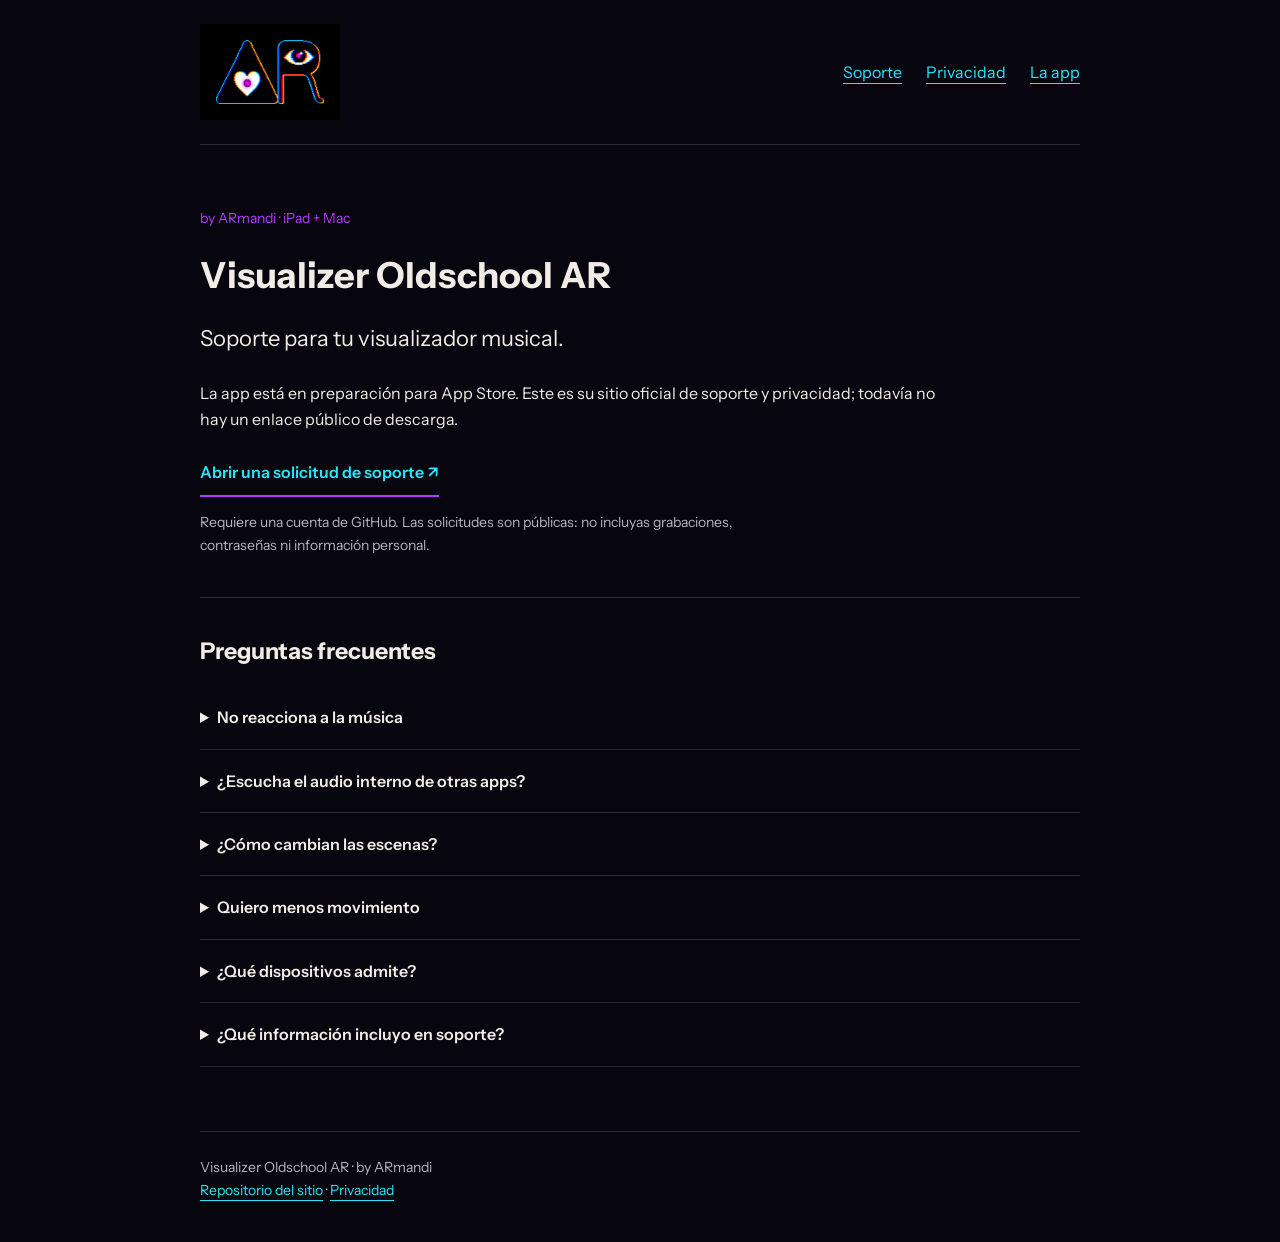
==== index.html @ ff5115de "Publish branded visualizer support and privacy pages" ====
<!doctype html>
<html lang="es">
<head>
<meta charset="utf-8"><meta name="viewport" content="width=device-width, initial-scale=1">
<title>Soporte | Visualizer Oldschool AR</title>
<meta name="description" content="Soporte y privacidad de Visualizer Oldschool AR, by ARmandi, para iPad y Mac.">
<link rel="stylesheet" href="style.css">
</head>
<body>
<header><a href="./" aria-label="Visualizer Oldschool AR"><img src="assets/armandi.png" alt="ARmandi" width="108" height="64"></a>
<nav aria-label="Principal"><a href="./">Soporte</a><a href="privacy.html">Privacidad</a><a href="about.html">La app</a></nav></header>
<main><p class="eyebrow">by ARmandi · iPad + Mac</p><h1>Visualizer Oldschool AR</h1><p class="lead">Soporte para tu visualizador musical.</p>
<p>La app está en preparación para App Store. Este es su sitio oficial de soporte y privacidad; todavía no hay un enlace público de descarga.</p>
<a class="action" href="https://github.com/ARmandiElaion/visualizer-oldschool-ar-site/issues/new?title=Soporte%20Visualizer%20Oldschool%20AR">Abrir una solicitud de soporte ↗</a>
<p class="note">Requiere una cuenta de GitHub. Las solicitudes son públicas: no incluyas grabaciones, contraseñas ni información personal.</p>
<section><h2>Preguntas frecuentes</h2>
<details><summary>No reacciona a la música</summary><p>Selecciona Microphone, concede permiso y coloca la fuente de sonido cerca del micrófono. Revisa Input gain. Si aparece “Microphone stopped”, vuelve a iniciar la captura. El modo Demo usa un ritmo visual sintético sin escuchar ni reproducir audio.</p></details>
<details><summary>¿Escucha el audio interno de otras apps?</summary><p>No. Escucha el sonido que llega al micrófono. No captura directamente el audio interno de YouTube Music, Apple Music ni otras apps.</p></details>
<details><summary>¿Cómo cambian las escenas?</summary><p>Elige una escena en el menú. Shuffle cambia automáticamente cada 20 segundos sin repetir la escena inmediata. Progressive transitions mezcla gradualmente la escena anterior y la siguiente durante 3.5 segundos. También funciona con cambios manuales.</p></details>
<details><summary>Quiero menos movimiento</summary><p>Activa Gentle o Reduce Motion en el sistema. También puedes bajar Motion speed, Particles y Energy, apagar Signals o pausar. Deja de usar la app si la luz animada te causa molestias.</p></details>
<details><summary>¿Qué dispositivos admite?</summary><p>iPad con iPadOS 17 o posterior y Mac con macOS 14 o posterior, con hardware compatible con Metal. La validación final en dispositivos físicos sigue pendiente antes del lanzamiento.</p></details>
<details><summary>¿Qué información incluyo en soporte?</summary><p>Indica modelo del dispositivo, versión del sistema y de la app, escena, fuente de audio y pasos para reproducir el problema. No envíes grabaciones de audio ni datos privados. Puedes escribir en español o inglés.</p></details></section></main>
<footer>Visualizer Oldschool AR · by ARmandi<br><a href="https://github.com/ARmandiElaion/visualizer-oldschool-ar-site">Repositorio del sitio</a> · <a href="privacy.html">Privacidad</a></footer>
</body></html>
---- style.css ----
@font-face{font-family:Instrument;src:url("assets/InstrumentSans.ttf") format("truetype");font-weight:400 700;font-display:swap}
:root{color-scheme:dark;--ink:#07050e;--bone:#f1ede6;--violet:#b43cff;--cyan:#28e6ff}
*{box-sizing:border-box}body{margin:0;background:var(--ink);color:var(--bone);font-family:Instrument,system-ui,sans-serif;line-height:1.65;letter-spacing:0}
header,main,footer{width:min(100% - 40px,880px);margin:auto}
header{display:flex;align-items:center;justify-content:space-between;gap:24px;padding:24px 0;border-bottom:1px solid #f1ede62b}
header>a{background:#000;padding:16px;line-height:0}header img{object-fit:contain;max-width:100%;height:auto}
nav{display:flex;gap:24px;flex-wrap:wrap}a{color:var(--cyan);text-underline-offset:5px}a:hover{color:white}a:focus-visible,summary:focus-visible{outline:3px solid var(--violet);outline-offset:5px}
main{padding:48px 0 64px}h1{font-size:36px;line-height:1.2;max-width:22ch;overflow-wrap:anywhere}h2{font-size:23px;line-height:1.3}p{max-width:68ch}.eyebrow{color:var(--violet);font-size:14px}.lead{font-size:22px}.note,figcaption,footer{font-size:14px;color:#b8b3c2}
section{margin-top:40px;border-top:1px solid #f1ede62b;padding-top:20px}
.action{display:inline-block;font-weight:600;border-bottom:2px solid var(--violet);text-decoration:none;padding:10px 0;max-width:100%;overflow-wrap:anywhere}
details{padding:18px 0;border-bottom:1px solid #f1ede625}summary{cursor:pointer;font-weight:600}details p{padding-left:16px}
figure{margin:32px 0}.preview{width:100%;height:auto;display:block}figcaption{margin-top:8px}
footer{border-top:1px solid #f1ede62b;padding:24px 0 40px}
@media(max-width:540px){header{align-items:flex-start;gap:18px}header img{width:72px}nav{gap:12px;font-size:14px}h1{font-size:30px}main{padding-top:30px}}
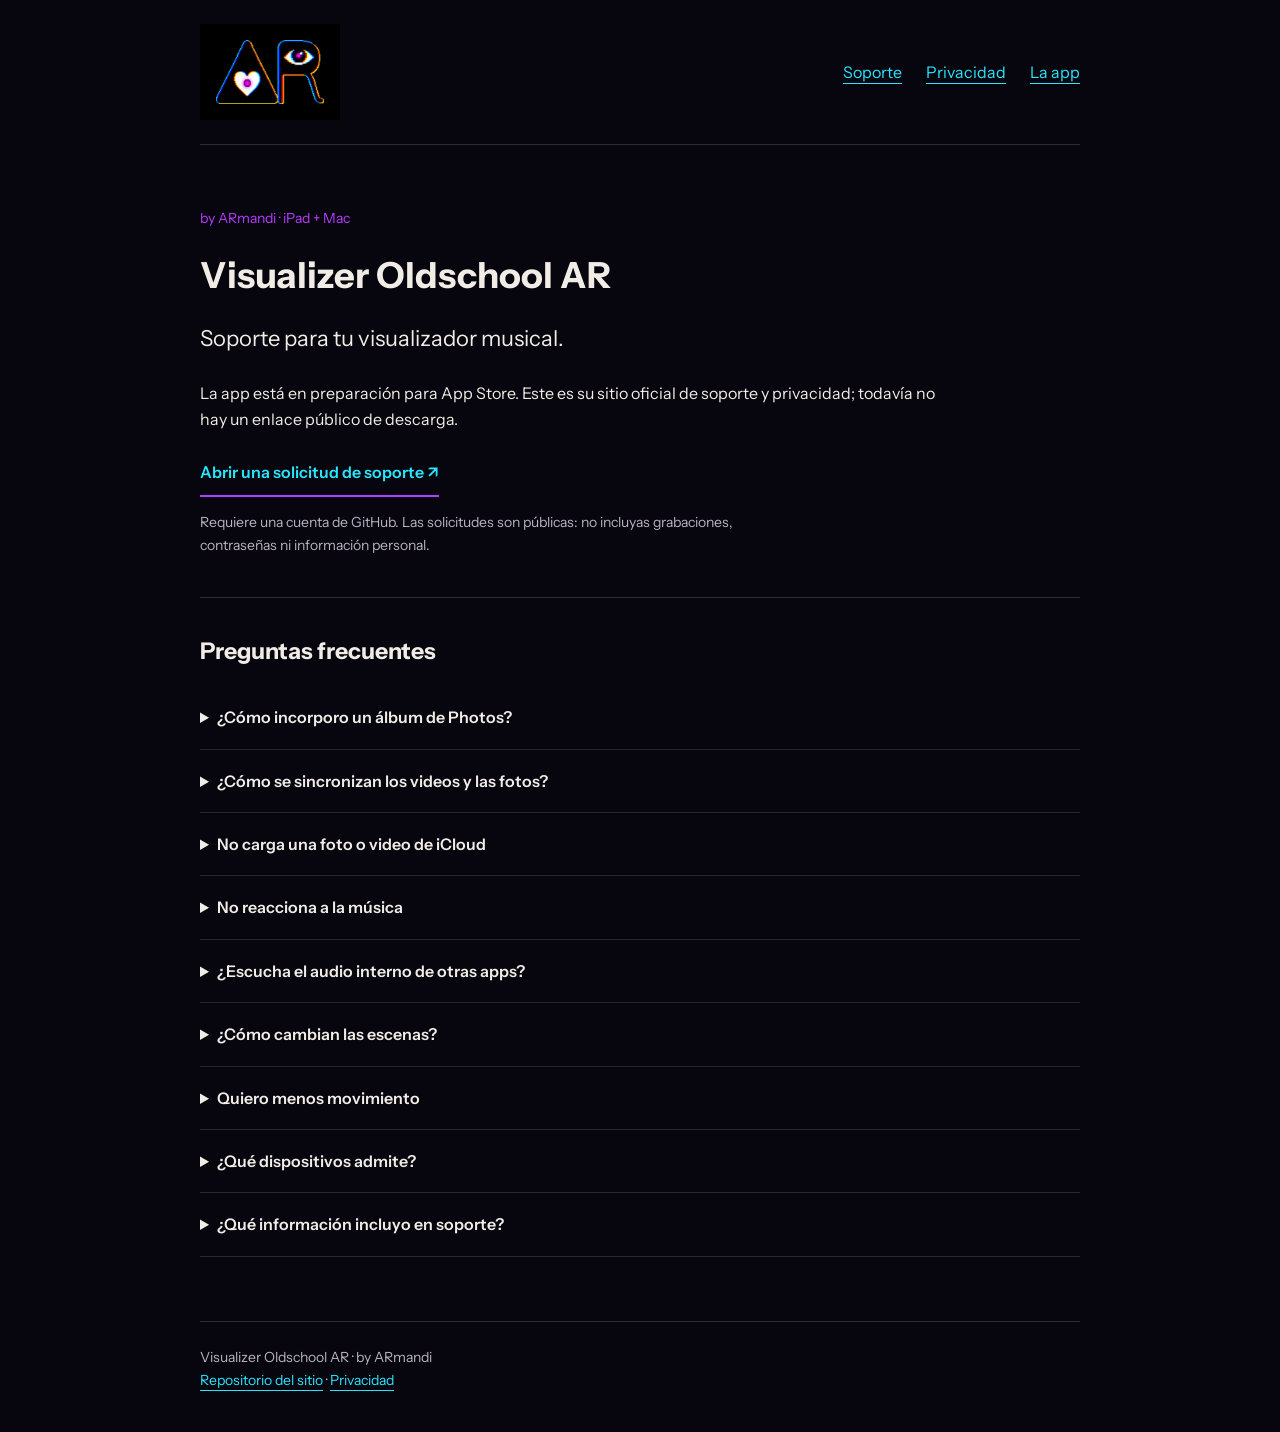
==== commit 666b792a: "Document Photos media merge controls and local privacy" ====
--- a/index.html
+++ b/index.html
@@ -14,6 +14,9 @@
 <a class="action" href="https://github.com/ARmandiElaion/visualizer-oldschool-ar-site/issues/new?title=Soporte%20Visualizer%20Oldschool%20AR">Abrir una solicitud de soporte ↗</a>
 <p class="note">Requiere una cuenta de GitHub. Las solicitudes son públicas: no incluyas grabaciones, contraseñas ni información personal.</p>
 <section><h2>Preguntas frecuentes</h2>
+<details><summary>¿Cómo incorporo un álbum de Photos?</summary><p>Abre el icono de fotos y elige Choose Photos access. Con acceso completo puedes seleccionar álbumes y carpetas; con acceso limitado solo aparecen los elementos permitidos. Filtra fotos, videos u orientación. En Merge + rhythm elige Liquid flow, Prism o Dissolve y ajusta presencia y distorsión. Los originales no se modifican.</p></details>
+<details><summary>¿Cómo se sincronizan los videos y las fotos?</summary><p>Beat sync usa el mismo detector del visualizador y cambia de medio cada 4, 8, 16 o 32 ataques; sin ataques existe un cambio de respaldo después de al menos 12 segundos. Puedes elegir cambios por tiempo, desactivar el avance automático o la mezcla aleatoria. Los videos se reproducen en bucle y silenciados, con velocidad ajustable y respuesta al ritmo. Progressive transitions también mezcla los medios durante 1.4 segundos.</p></details>
+<details><summary>No carga una foto o video de iCloud</summary><p>Las descargas están apagadas inicialmente. Activa Allow iCloud downloads y pulsa Retry si el medio no está guardado en tu dispositivo. Puedes cancelar, saltar el elemento o desconectar el álbum. La descarga depende del servicio Photos de Apple y tu conexión.</p></details>
 <details><summary>No reacciona a la música</summary><p>Selecciona Microphone, concede permiso y coloca la fuente de sonido cerca del micrófono. Revisa Input gain. Si aparece “Microphone stopped”, vuelve a iniciar la captura. El modo Demo usa un ritmo visual sintético sin escuchar ni reproducir audio.</p></details>
 <details><summary>¿Escucha el audio interno de otras apps?</summary><p>No. Escucha el sonido que llega al micrófono. No captura directamente el audio interno de YouTube Music, Apple Music ni otras apps.</p></details>
 <details><summary>¿Cómo cambian las escenas?</summary><p>Elige una escena en el menú. Shuffle cambia automáticamente cada 20 segundos sin repetir la escena inmediata. Progressive transitions mezcla gradualmente la escena anterior y la siguiente durante 3.5 segundos. También funciona con cambios manuales.</p></details>
